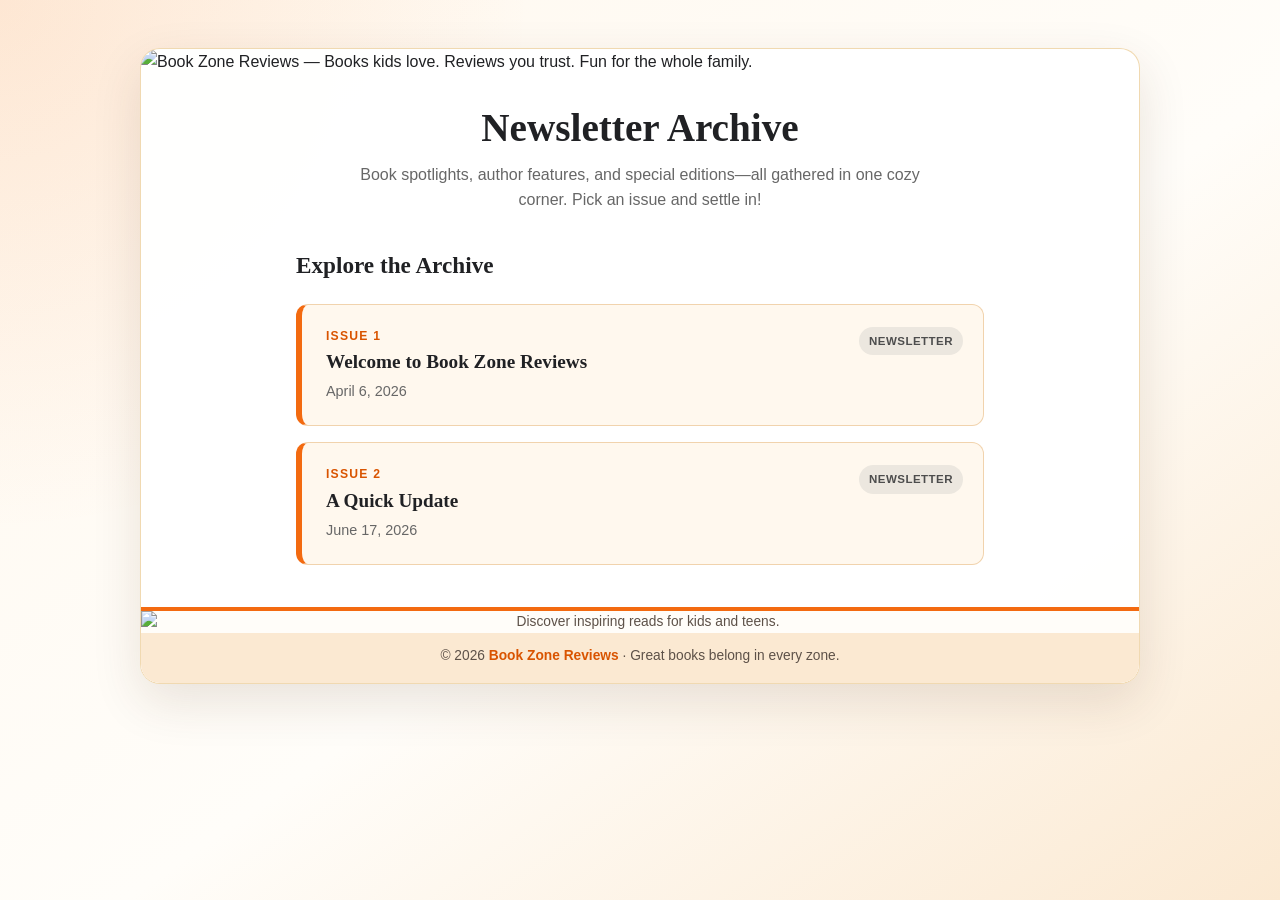
==== index.html @ 4bc3324f "Add first two Mailchimp newsletters to archive" ====
<!DOCTYPE html>
<html lang="en">
<head>
    <meta charset="UTF-8">
    <meta name="viewport" content="width=device-width, initial-scale=1.0">
    <meta name="description" content="Catch up on Book Zone Reviews book spotlights, author features, and newsletter editions.">
    <title>Book Zone Reviews | Newsletter Archive</title>

    <style>
        :root {
            --bzr-orange: #f36a10;
            --bzr-orange-dark: #d95400;
            --bzr-cream: #fff8ee;
            --bzr-cream-deep: #fbe9d2;
            --bzr-gold: #d89b33;
            --bzr-black: #202124;
            --bzr-gray: #676767;
            --bzr-white: #ffffff;
        }

        * {
            box-sizing: border-box;
        }

        body {
            margin: 0;
            min-height: 100vh;
            padding: 48px 20px;
            color: var(--bzr-black);
            background:
                radial-gradient(
                    circle at top left,
                    rgba(243, 106, 16, 0.12),
                    transparent 34%
                ),
                linear-gradient(
                    145deg,
                    var(--bzr-cream) 0%,
                    #fffdf9 55%,
                    var(--bzr-cream-deep) 100%
                );
            font-family: "Segoe UI", Arial, sans-serif;
            line-height: 1.6;
        }

        .archive-shell {
            width: min(1000px, 100%);
            margin: 0 auto;
            overflow: hidden;
            background: rgba(255, 255, 255, 0.96);
            border: 1px solid rgba(216, 155, 51, 0.38);
            border-radius: 20px;
            box-shadow: 0 18px 50px rgba(76, 43, 18, 0.12);
        }

        .brand-banner,
        .brand-footer {
            display: block;
            width: 100%;
            height: auto;
        }

        .archive-intro {
            padding: 30px 36px 8px;
            text-align: center;
        }

        .archive-intro h1 {
            margin: 0;
            color: var(--bzr-black);
            font-family: Georgia, "Times New Roman", serif;
            font-size: clamp(1.7rem, 5vw, 2.45rem);
            line-height: 1.15;
        }

        .subtitle {
            max-width: 590px;
            margin: 12px auto 0;
            color: var(--bzr-gray);
            font-size: 1rem;
        }

        .archive-content {
            width: min(760px, 100%);
            margin: 0 auto;
            padding: 26px 36px 42px;
        }

        .section-heading {
            margin: 0 0 20px;
            font-family: Georgia, "Times New Roman", serif;
            font-size: 1.45rem;
        }

        .archive-list {
            display: grid;
            gap: 16px;
            margin: 0;
            padding: 0;
            list-style: none;
        }

        .archive-card {
            position: relative;
            display: block;
            padding: 22px 92px 22px 24px;
            color: var(--bzr-black);
            background: var(--bzr-cream);
            border: 1px solid #f1d3ad;
            border-left: 6px solid var(--bzr-orange);
            border-radius: 12px;
            text-decoration: none;
            transition:
                transform 180ms ease,
                box-shadow 180ms ease,
                border-color 180ms ease;
        }

        .archive-card:hover,
        .archive-card:focus-visible {
            transform: translateY(-2px);
            border-color: var(--bzr-gold);
            box-shadow: 0 10px 24px rgba(111, 65, 27, 0.12);
            outline: none;
        }

        .issue-type {
            display: block;
            margin-bottom: 3px;
            color: var(--bzr-orange-dark);
            font-size: 0.76rem;
            font-weight: 800;
            letter-spacing: 0.1em;
            text-transform: uppercase;
        }

        .issue-title {
            display: block;
            font-family: Georgia, "Times New Roman", serif;
            font-size: 1.2rem;
            font-weight: 700;
            line-height: 1.35;
        }

        .issue-note {
            display: block;
            margin-top: 5px;
            color: var(--bzr-gray);
            font-size: 0.9rem;
        }

        .status {
            position: absolute;
            top: 22px;
            right: 20px;
            padding: 5px 10px;
            color: #633a00;
            background: #f8ddaa;
            border-radius: 999px;
            font-size: 0.72rem;
            font-weight: 800;
            letter-spacing: 0.04em;
            text-transform: uppercase;
        }

        .status.archive {
            color: #4d4d4d;
            background: #ece7df;
        }

        footer {
            color: #5d5148;
            background: #fffdf9;
            border-top: 4px solid var(--bzr-orange);
            text-align: center;
            font-size: 0.86rem;
        }

        .copyright {
            margin: 0;
            padding: 12px 20px 16px;
            background: var(--bzr-cream-deep);
        }

        .copyright strong {
            color: var(--bzr-orange-dark);
        }

        @media (max-width: 600px) {
            body {
                padding: 20px 12px;
            }

            .archive-intro {
                padding: 26px 20px 5px;
            }

            .archive-content {
                padding: 28px 20px 32px;
            }

            .archive-card {
                padding: 20px;
            }

            .status {
                position: static;
                display: inline-block;
                margin-top: 12px;
            }
        }
    </style>
</head>

<body>
    <main class="archive-shell">

        <header>
            <img
                class="brand-banner"
                src="https://bookzonereviews.deeswrites.com/wp-content/uploads/2026/08/banner-optimized-full-e1786125770229.webp"
                alt="Book Zone Reviews — Books kids love. Reviews you trust. Fun for the whole family."
            >
        </header>

        <div class="archive-intro">
            <h1>Newsletter Archive</h1>

            <p class="subtitle">
                Book spotlights, author features, and special editions—all
                gathered in one cozy corner. Pick an issue and settle in!
            </p>
        </div>

        <section
            class="archive-content"
            aria-labelledby="archive-heading"
        >
            <h2
                class="section-heading"
                id="archive-heading"
            >
                Explore the Archive
            </h2>

            <ul class="archive-list">

                <!-- ISSUE 1 -->
                <li>
                    <a
                        class="archive-card"
                        href="https://mailchi.mp/470bf3dc98b7/welcome-to-book-zone-reviews"
                        target="_blank"
                        rel="noopener noreferrer"
                    >
                        <span class="issue-type">
                            Issue 1
                        </span>

                        <span class="issue-title">
                            Welcome to Book Zone Reviews
                        </span>

                        <span class="issue-note">
                            April 6, 2026
                        </span>

                        <span class="status archive">
                            Newsletter
                        </span>
                    </a>
                </li>

                <!-- ISSUE 2 -->
                <li>
                    <a
                        class="archive-card"
                        href="https://mailchi.mp/7f383eb70646/welcome-to-book-zone-reviews"
                        target="_blank"
                        rel="noopener noreferrer"
                    >
                        <span class="issue-type">
                            Issue 2
                        </span>

                        <span class="issue-title">
                            A Quick Update
                        </span>

                        <span class="issue-note">
                            June 17, 2026
                        </span>

                        <span class="status archive">
                            Newsletter
                        </span>
                    </a>
                </li>

            </ul>
        </section>

        <footer>
            <img
                class="brand-footer"
                src="https://bookzonereviews.deeswrites.com/wp-content/uploads/2026/08/footer-optimized.webp"
                alt="Discover inspiring reads for kids and teens."
            >

            <p class="copyright">
                &copy; 2026
                <strong>Book Zone Reviews</strong>
                &middot; Great books belong in every zone.
            </p>
        </footer>

    </main>
</body>
</html>
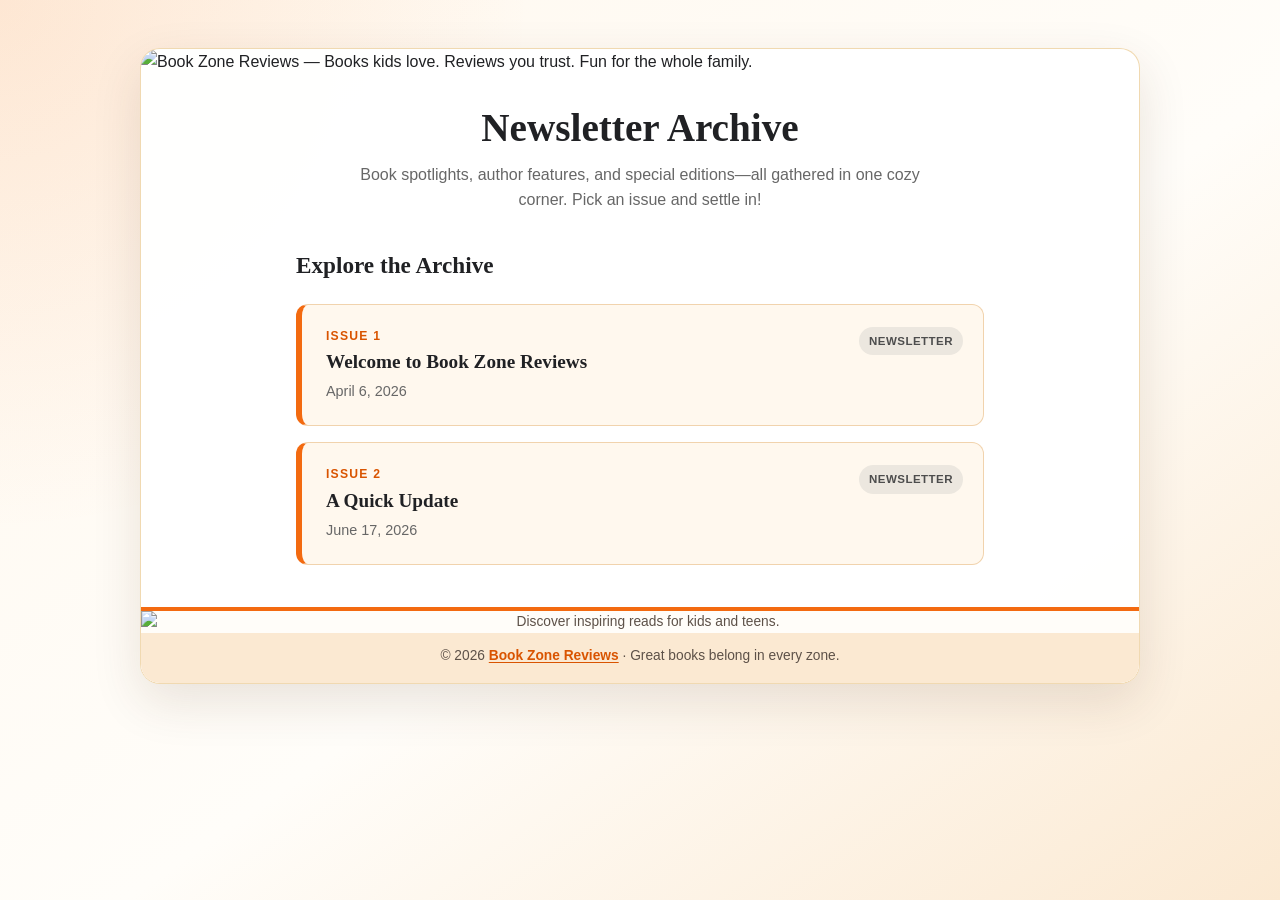
==== commit 40f54ce4: "Add Book Zone Reviews footer link" ====
--- a/index.html
+++ b/index.html
@@ -186,6 +186,12 @@
             color: var(--bzr-orange-dark);
         }
 
+        .copyright a {
+            color: inherit;
+            text-decoration: underline;
+            text-underline-offset: 2px;
+        }
+
         @media (max-width: 600px) {
             body {
                 padding: 20px 12px;
@@ -309,7 +315,7 @@
 
             <p class="copyright">
                 &copy; 2026
-                <strong>Book Zone Reviews</strong>
+                <strong><a href="https://bookzonereviews.deeswrites.com">Book Zone Reviews</a></strong>
                 &middot; Great books belong in every zone.
             </p>
         </footer>
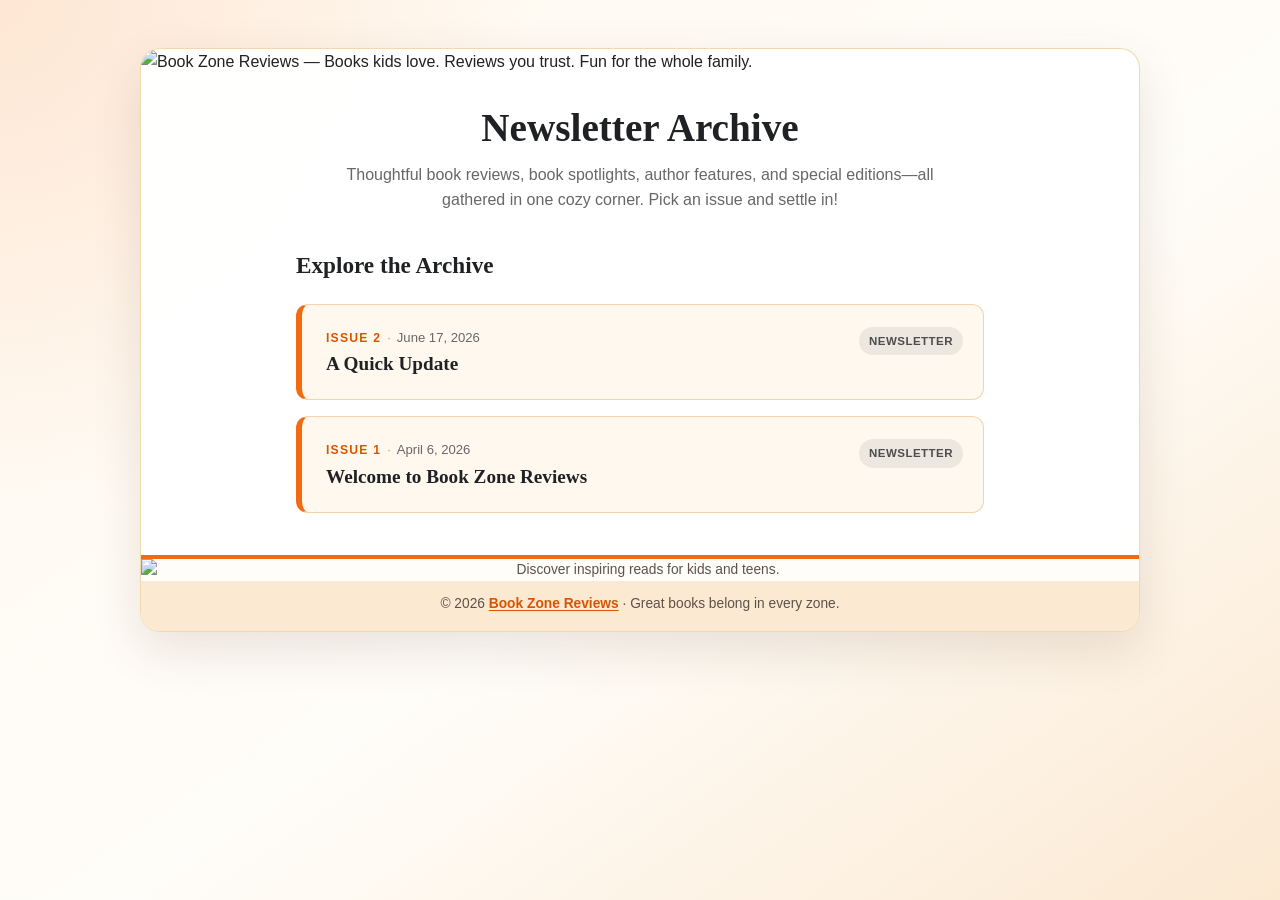
==== commit bc2ffc57: "Compact archive issue details" ====
--- a/index.html
+++ b/index.html
@@ -3,7 +3,7 @@
 <head>
     <meta charset="UTF-8">
     <meta name="viewport" content="width=device-width, initial-scale=1.0">
-    <meta name="description" content="Catch up on Book Zone Reviews book spotlights, author features, and newsletter editions.">
+    <meta name="description" content="Catch up on Book Zone Reviews book reviews, book spotlights, author features, and newsletter editions.">
     <title>Book Zone Reviews | Newsletter Archive</title>
 
     <style>
@@ -124,9 +124,15 @@
             outline: none;
         }
 
+        .issue-meta {
+            display: flex;
+            flex-wrap: wrap;
+            align-items: baseline;
+            gap: 6px;
+            margin-bottom: 3px;
+        }
+
         .issue-type {
-            display: block;
-            margin-bottom: 3px;
             color: var(--bzr-orange-dark);
             font-size: 0.76rem;
             font-weight: 800;
@@ -143,10 +149,14 @@
         }
 
         .issue-note {
-            display: block;
-            margin-top: 5px;
             color: var(--bzr-gray);
-            font-size: 0.9rem;
+            font-size: 0.82rem;
+        }
+
+        .issue-note::before {
+            content: "\00b7";
+            margin-right: 6px;
+            color: var(--bzr-gold);
         }
 
         .status {
@@ -233,8 +243,9 @@
             <h1>Newsletter Archive</h1>
 
             <p class="subtitle">
-                Book spotlights, author features, and special editions—all
-                gathered in one cozy corner. Pick an issue and settle in!
+                Thoughtful book reviews, book spotlights, author features, and
+                special editions—all gathered in one cozy corner. Pick an issue
+                and settle in!
             </p>
         </div>
 
@@ -251,6 +262,29 @@
 
             <ul class="archive-list">
 
+                <!-- ISSUE 2 -->
+                <li>
+                    <a
+                        class="archive-card"
+                        href="https://mailchi.mp/7f383eb70646/welcome-to-book-zone-reviews"
+                        target="_blank"
+                        rel="noopener noreferrer"
+                    >
+                        <span class="issue-meta">
+                            <span class="issue-type">Issue 2</span>
+                            <span class="issue-note">June 17, 2026</span>
+                        </span>
+
+                        <span class="issue-title">
+                            A Quick Update
+                        </span>
+
+                        <span class="status archive">
+                            Newsletter
+                        </span>
+                    </a>
+                </li>
+
                 <!-- ISSUE 1 -->
                 <li>
                     <a
@@ -259,42 +293,13 @@
                         target="_blank"
                         rel="noopener noreferrer"
                     >
-                        <span class="issue-type">
-                            Issue 1
+                        <span class="issue-meta">
+                            <span class="issue-type">Issue 1</span>
+                            <span class="issue-note">April 6, 2026</span>
                         </span>
 
                         <span class="issue-title">
                             Welcome to Book Zone Reviews
-                        </span>
-
-                        <span class="issue-note">
-                            April 6, 2026
-                        </span>
-
-                        <span class="status archive">
-                            Newsletter
-                        </span>
-                    </a>
-                </li>
-
-                <!-- ISSUE 2 -->
-                <li>
-                    <a
-                        class="archive-card"
-                        href="https://mailchi.mp/7f383eb70646/welcome-to-book-zone-reviews"
-                        target="_blank"
-                        rel="noopener noreferrer"
-                    >
-                        <span class="issue-type">
-                            Issue 2
-                        </span>
-
-                        <span class="issue-title">
-                            A Quick Update
-                        </span>
-
-                        <span class="issue-note">
-                            June 17, 2026
                         </span>
 
                         <span class="status archive">
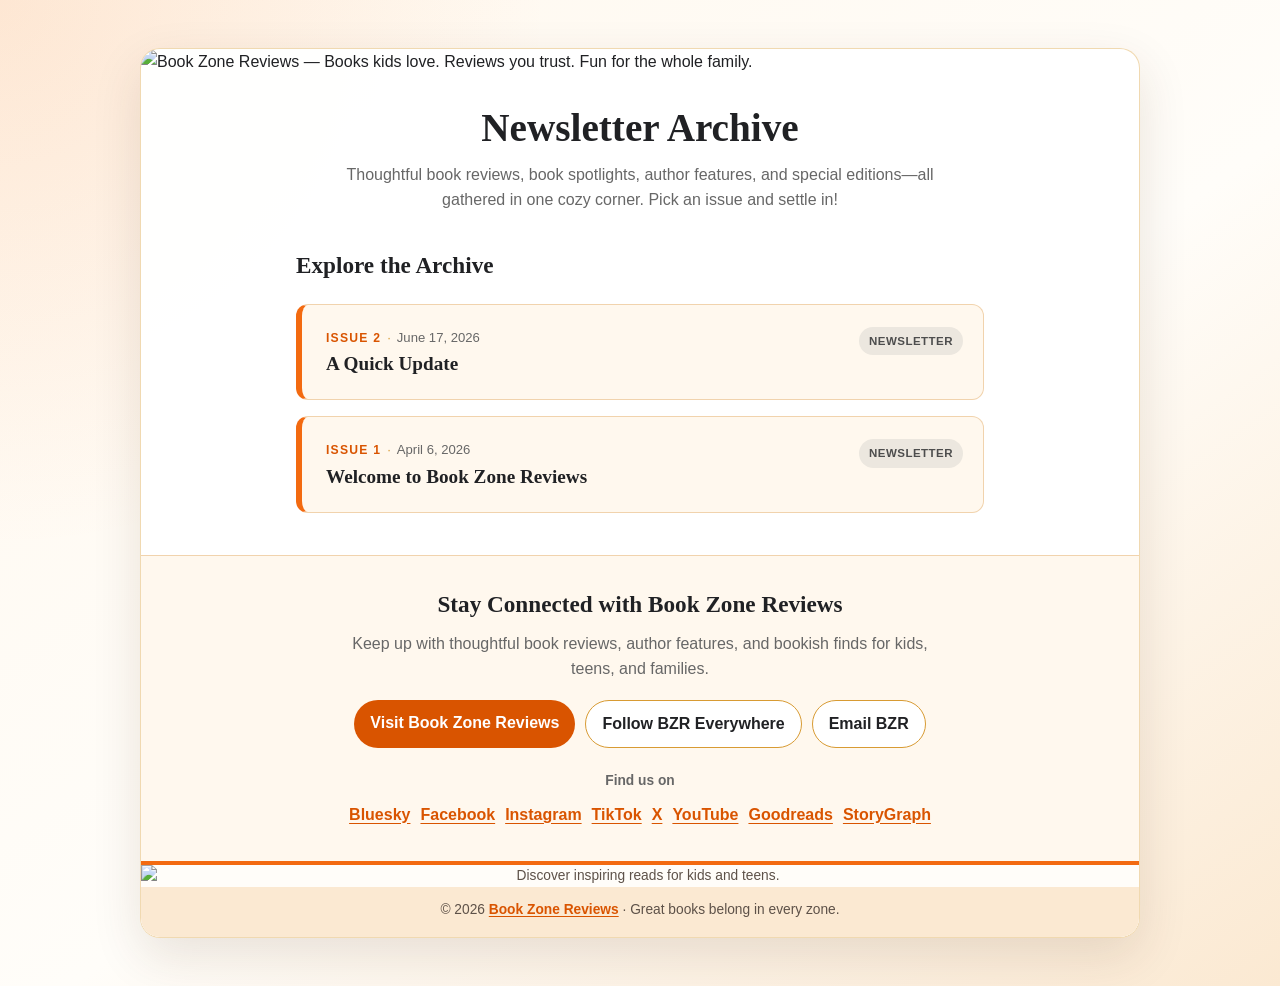
==== commit 16604cb0: "Add BZR social and contact links to archive" ====
--- a/index.html
+++ b/index.html
@@ -178,6 +178,69 @@
             background: #ece7df;
         }
 
+
+        .connect-section {
+            padding: 30px 28px 34px;
+            background: var(--bzr-cream);
+            border-top: 1px solid #f1d3ad;
+            text-align: center;
+        }
+
+        .connect-section h2 {
+            margin: 0 0 8px;
+            font-family: Georgia, "Times New Roman", serif;
+            font-size: 1.45rem;
+        }
+
+        .connect-section p {
+            max-width: 620px;
+            margin: 0 auto 18px;
+            color: var(--bzr-gray);
+        }
+
+        .connect-buttons,
+        .social-links {
+            display: flex;
+            flex-wrap: wrap;
+            justify-content: center;
+            gap: 10px;
+        }
+
+        .connect-button {
+            display: inline-block;
+            padding: 10px 16px;
+            color: var(--bzr-white);
+            background: var(--bzr-orange-dark);
+            border-radius: 999px;
+            font-weight: 700;
+            text-decoration: none;
+        }
+
+        .connect-button.secondary {
+            color: var(--bzr-black);
+            background: var(--bzr-white);
+            border: 1px solid var(--bzr-gold);
+        }
+
+        .connect-button:hover,
+        .connect-button:focus-visible {
+            box-shadow: 0 6px 16px rgba(111, 65, 27, 0.16);
+            transform: translateY(-1px);
+        }
+
+        .social-label {
+            margin-top: 22px !important;
+            margin-bottom: 10px !important;
+            font-size: 0.86rem;
+            font-weight: 700;
+        }
+
+        .social-links a {
+            color: var(--bzr-orange-dark);
+            font-weight: 700;
+            text-underline-offset: 3px;
+        }
+
         footer {
             color: #5d5148;
             background: #fffdf9;
@@ -311,6 +374,39 @@
             </ul>
         </section>
 
+
+        <section class="connect-section" aria-labelledby="connect-heading">
+            <h2 id="connect-heading">Stay Connected with Book Zone Reviews</h2>
+            <p>
+                Keep up with thoughtful book reviews, author features, and
+                bookish finds for kids, teens, and families.
+            </p>
+
+            <div class="connect-buttons">
+                <a class="connect-button" href="https://bookzonereviews.deeswrites.com/">
+                    Visit Book Zone Reviews
+                </a>
+                <a class="connect-button secondary" href="https://linktr.ee/deestafford">
+                    Follow BZR Everywhere
+                </a>
+                <a class="connect-button secondary" href="mailto:bookzonereviews@gmail.com">
+                    Email BZR
+                </a>
+            </div>
+
+            <p class="social-label">Find us on</p>
+            <nav class="social-links" aria-label="Book Zone Reviews social media">
+                <a href="https://bsky.app/profile/bookzonereviews.bsky.social">Bluesky</a>
+                <a href="https://www.facebook.com/bookzonereviews">Facebook</a>
+                <a href="https://www.instagram.com/bookzonereviews">Instagram</a>
+                <a href="https://www.tiktok.com/@bookzonereviews">TikTok</a>
+                <a href="https://x.com/bookzonereviews">X</a>
+                <a href="https://www.youtube.com/@bookzonereviews1128">YouTube</a>
+                <a href="https://www.goodreads.com/user/show/173976664-book-zone-reviews">Goodreads</a>
+                <a href="https://app.thestorygraph.com/profile/bookzonereviews">StoryGraph</a>
+            </nav>
+        </section>
+
         <footer>
             <img
                 class="brand-footer"
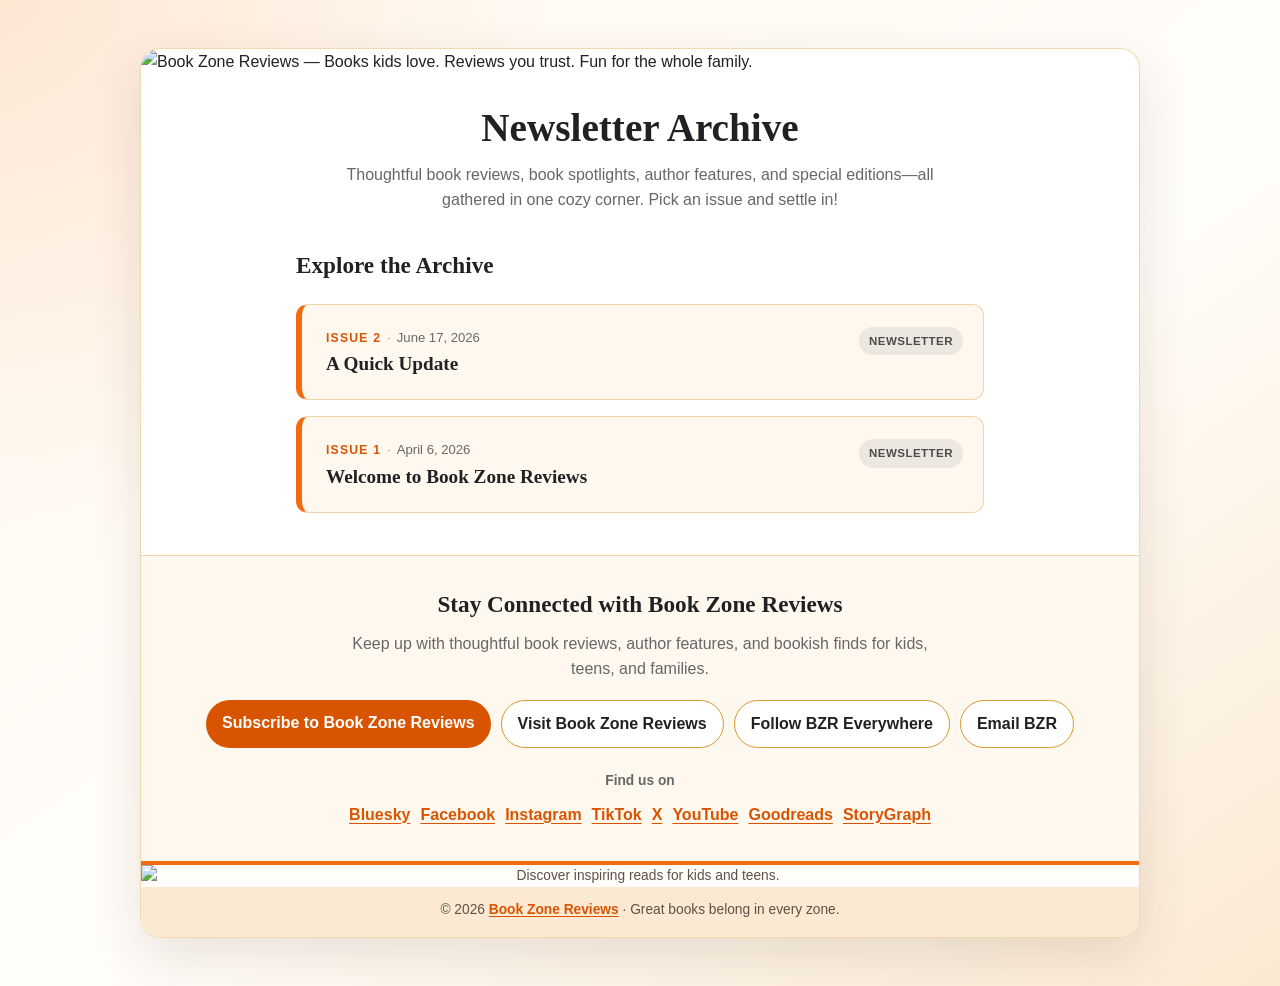
==== commit cf451c96: "Add WordPress subscription link to BZR archive" ====
--- a/index.html
+++ b/index.html
@@ -383,7 +383,10 @@
             </p>
 
             <div class="connect-buttons">
-                <a class="connect-button" href="https://bookzonereviews.deeswrites.com/">
+                <a class="connect-button" href="https://bookzonereviews.deeswrites.com/subscribe/">
+                    Subscribe to Book Zone Reviews
+                </a>
+                <a class="connect-button secondary" href="https://bookzonereviews.deeswrites.com/">
                     Visit Book Zone Reviews
                 </a>
                 <a class="connect-button secondary" href="https://linktr.ee/deestafford">
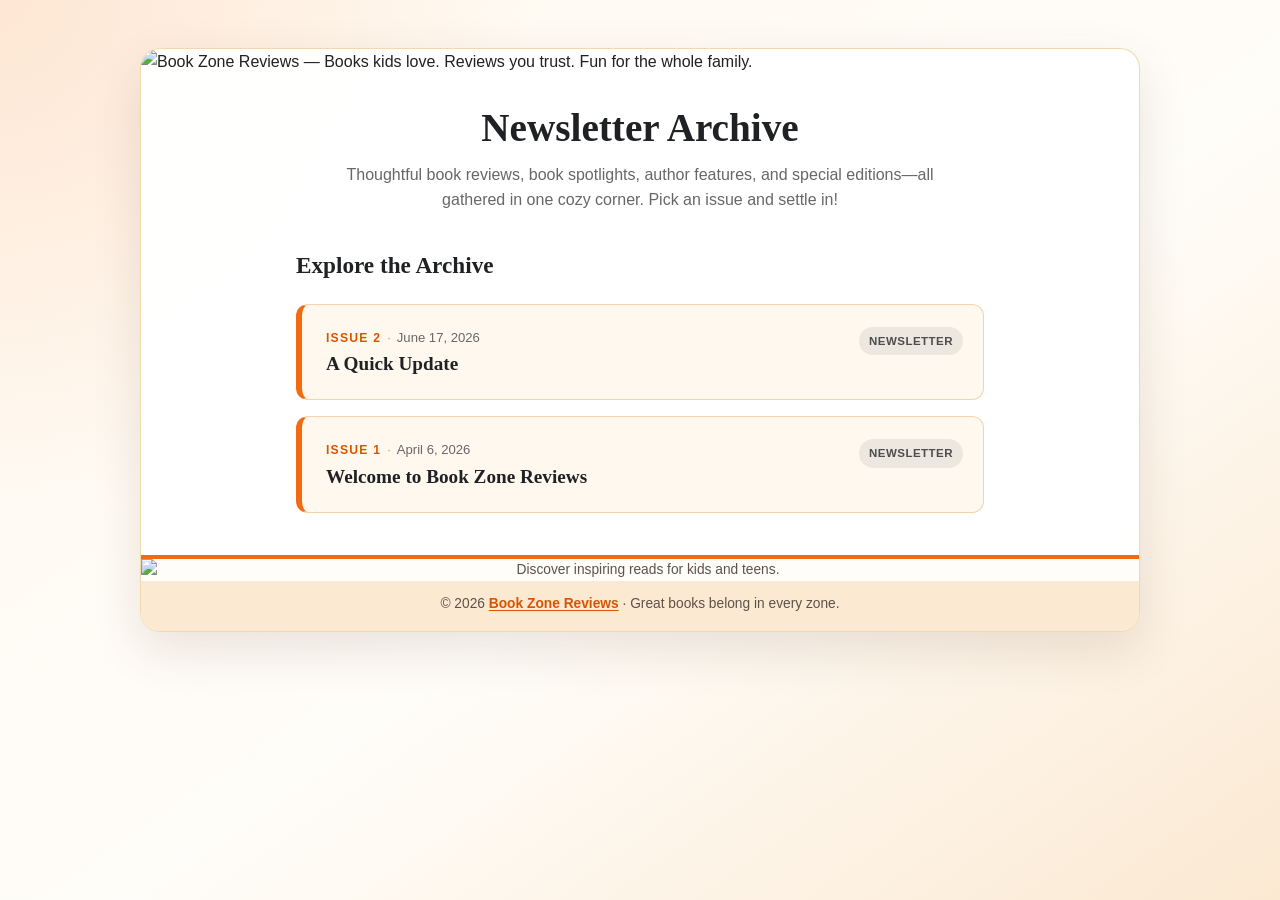
==== commit 971fc3a1: "Point archive cards to hosted BZR issues" ====
--- a/index.html
+++ b/index.html
@@ -178,69 +178,6 @@
             background: #ece7df;
         }
 
-
-        .connect-section {
-            padding: 30px 28px 34px;
-            background: var(--bzr-cream);
-            border-top: 1px solid #f1d3ad;
-            text-align: center;
-        }
-
-        .connect-section h2 {
-            margin: 0 0 8px;
-            font-family: Georgia, "Times New Roman", serif;
-            font-size: 1.45rem;
-        }
-
-        .connect-section p {
-            max-width: 620px;
-            margin: 0 auto 18px;
-            color: var(--bzr-gray);
-        }
-
-        .connect-buttons,
-        .social-links {
-            display: flex;
-            flex-wrap: wrap;
-            justify-content: center;
-            gap: 10px;
-        }
-
-        .connect-button {
-            display: inline-block;
-            padding: 10px 16px;
-            color: var(--bzr-white);
-            background: var(--bzr-orange-dark);
-            border-radius: 999px;
-            font-weight: 700;
-            text-decoration: none;
-        }
-
-        .connect-button.secondary {
-            color: var(--bzr-black);
-            background: var(--bzr-white);
-            border: 1px solid var(--bzr-gold);
-        }
-
-        .connect-button:hover,
-        .connect-button:focus-visible {
-            box-shadow: 0 6px 16px rgba(111, 65, 27, 0.16);
-            transform: translateY(-1px);
-        }
-
-        .social-label {
-            margin-top: 22px !important;
-            margin-bottom: 10px !important;
-            font-size: 0.86rem;
-            font-weight: 700;
-        }
-
-        .social-links a {
-            color: var(--bzr-orange-dark);
-            font-weight: 700;
-            text-underline-offset: 3px;
-        }
-
         footer {
             color: #5d5148;
             background: #fffdf9;
@@ -329,9 +266,7 @@
                 <li>
                     <a
                         class="archive-card"
-                        href="https://mailchi.mp/7f383eb70646/welcome-to-book-zone-reviews"
-                        target="_blank"
-                        rel="noopener noreferrer"
+                        href="issues/issue-02.html"
                     >
                         <span class="issue-meta">
                             <span class="issue-type">Issue 2</span>
@@ -352,9 +287,7 @@
                 <li>
                     <a
                         class="archive-card"
-                        href="https://mailchi.mp/470bf3dc98b7/welcome-to-book-zone-reviews"
-                        target="_blank"
-                        rel="noopener noreferrer"
+                        href="issues/issue-01.html"
                     >
                         <span class="issue-meta">
                             <span class="issue-type">Issue 1</span>
@@ -372,42 +305,6 @@
                 </li>
 
             </ul>
-        </section>
-
-
-        <section class="connect-section" aria-labelledby="connect-heading">
-            <h2 id="connect-heading">Stay Connected with Book Zone Reviews</h2>
-            <p>
-                Keep up with thoughtful book reviews, author features, and
-                bookish finds for kids, teens, and families.
-            </p>
-
-            <div class="connect-buttons">
-                <a class="connect-button" href="https://bookzonereviews.deeswrites.com/subscribe/">
-                    Subscribe to Book Zone Reviews
-                </a>
-                <a class="connect-button secondary" href="https://bookzonereviews.deeswrites.com/">
-                    Visit Book Zone Reviews
-                </a>
-                <a class="connect-button secondary" href="https://linktr.ee/deestafford">
-                    Follow BZR Everywhere
-                </a>
-                <a class="connect-button secondary" href="mailto:bookzonereviews@gmail.com">
-                    Email BZR
-                </a>
-            </div>
-
-            <p class="social-label">Find us on</p>
-            <nav class="social-links" aria-label="Book Zone Reviews social media">
-                <a href="https://bsky.app/profile/bookzonereviews.bsky.social">Bluesky</a>
-                <a href="https://www.facebook.com/bookzonereviews">Facebook</a>
-                <a href="https://www.instagram.com/bookzonereviews">Instagram</a>
-                <a href="https://www.tiktok.com/@bookzonereviews">TikTok</a>
-                <a href="https://x.com/bookzonereviews">X</a>
-                <a href="https://www.youtube.com/@bookzonereviews1128">YouTube</a>
-                <a href="https://www.goodreads.com/user/show/173976664-book-zone-reviews">Goodreads</a>
-                <a href="https://app.thestorygraph.com/profile/bookzonereviews">StoryGraph</a>
-            </nav>
         </section>
 
         <footer>
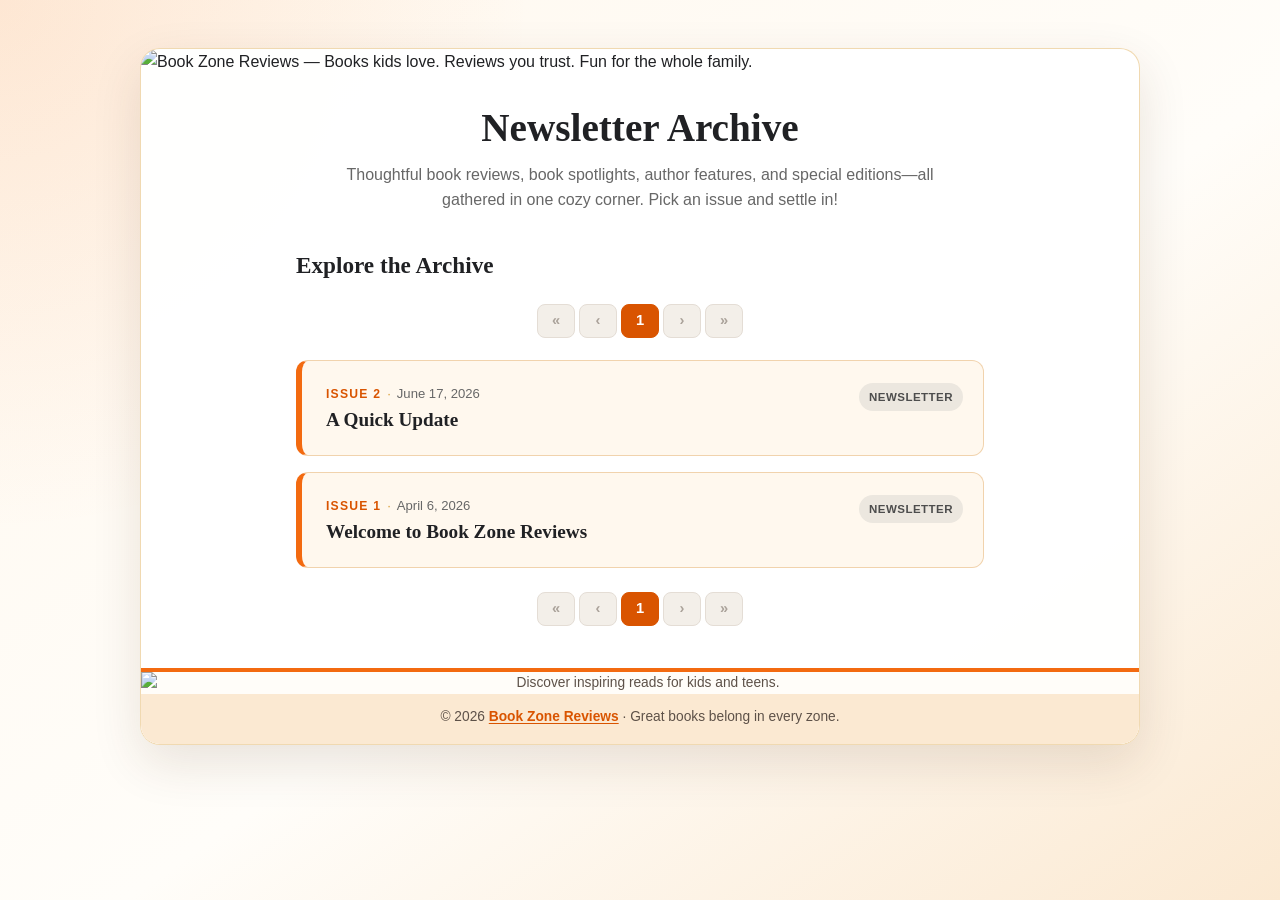
==== commit cd4e84f1: "Add archive page-number navigation" ====
--- a/index.html
+++ b/index.html
@@ -178,6 +178,58 @@
             background: #ece7df;
         }
 
+
+        .pagination {
+            display: flex;
+            flex-wrap: wrap;
+            justify-content: center;
+            align-items: center;
+            gap: 4px;
+            margin: 0 0 22px;
+        }
+
+        .pagination.bottom {
+            margin: 24px 0 0;
+        }
+
+        .page-link,
+        .page-current {
+            min-width: 38px;
+            padding: 7px 9px;
+            color: var(--bzr-orange-dark);
+            background: var(--bzr-white);
+            border: 1px solid #efc99d;
+            border-radius: 8px;
+            font: 700 0.92rem/1.2 "Segoe UI", Arial, sans-serif;
+            text-align: center;
+            text-decoration: none;
+        }
+
+        .page-link:hover,
+        .page-link:focus-visible {
+            color: var(--bzr-white);
+            background: var(--bzr-orange-dark);
+            outline: none;
+        }
+
+        .page-current {
+            color: var(--bzr-white);
+            background: var(--bzr-orange-dark);
+            border-color: var(--bzr-orange-dark);
+        }
+
+        .page-link[aria-disabled="true"] {
+            color: #aaa29a;
+            background: #f3efe9;
+            border-color: #e4ddd5;
+            cursor: default;
+            pointer-events: none;
+        }
+
+        .archive-card[hidden] {
+            display: none;
+        }
+
         footer {
             color: #5d5148;
             background: #fffdf9;
@@ -260,6 +312,8 @@
                 Explore the Archive
             </h2>
 
+            <nav class="pagination top" aria-label="Archive pages"></nav>
+
             <ul class="archive-list">
 
                 <!-- ISSUE 2 -->
@@ -305,6 +359,8 @@
                 </li>
 
             </ul>
+
+            <nav class="pagination bottom" aria-label="Archive pages"></nav>
         </section>
 
         <footer>
@@ -322,5 +378,63 @@
         </footer>
 
     </main>
+
+    <script>
+        (() => {
+            const issuesPerPage = 10;
+            const issues = [...document.querySelectorAll(".archive-list > li")];
+            const pageCount = Math.max(1, Math.ceil(issues.length / issuesPerPage));
+            const requestedPage = Number(new URLSearchParams(window.location.search).get("page")) || 1;
+            const currentPage = Math.min(Math.max(requestedPage, 1), pageCount);
+
+            const pageUrl = page => page === 1 ? "index.html" : `index.html?page=${page}`;
+
+            const renderPagination = nav => {
+                const control = (label, page, disabled, ariaLabel) => {
+                    const link = document.createElement("a");
+                    link.className = "page-link";
+                    link.textContent = label;
+                    link.href = disabled ? "#" : pageUrl(page);
+                    link.setAttribute("aria-label", ariaLabel);
+                    if (disabled) {
+                        link.setAttribute("aria-disabled", "true");
+                        link.tabIndex = -1;
+                    }
+                    return link;
+                };
+
+                nav.append(
+                    control("«", 1, currentPage === 1, "First archive page"),
+                    control("‹", currentPage - 1, currentPage === 1, "Previous archive page")
+                );
+
+                for (let page = 1; page <= pageCount; page += 1) {
+                    if (page === currentPage) {
+                        const current = document.createElement("span");
+                        current.className = "page-current";
+                        current.textContent = page;
+                        current.setAttribute("aria-current", "page");
+                        current.setAttribute("aria-label", `Archive page ${page}`);
+                        nav.append(current);
+                    } else {
+                        nav.append(control(String(page), page, false, `Archive page ${page}`));
+                    }
+                }
+
+                nav.append(
+                    control("›", currentPage + 1, currentPage === pageCount, "Next archive page"),
+                    control("»", pageCount, currentPage === pageCount, "Last archive page")
+                );
+            };
+
+            issues.forEach((issue, index) => {
+                issue.hidden = index < (currentPage - 1) * issuesPerPage ||
+                    index >= currentPage * issuesPerPage;
+            });
+
+            document.querySelectorAll(".pagination").forEach(renderPagination);
+        })();
+    </script>
+
 </body>
 </html>
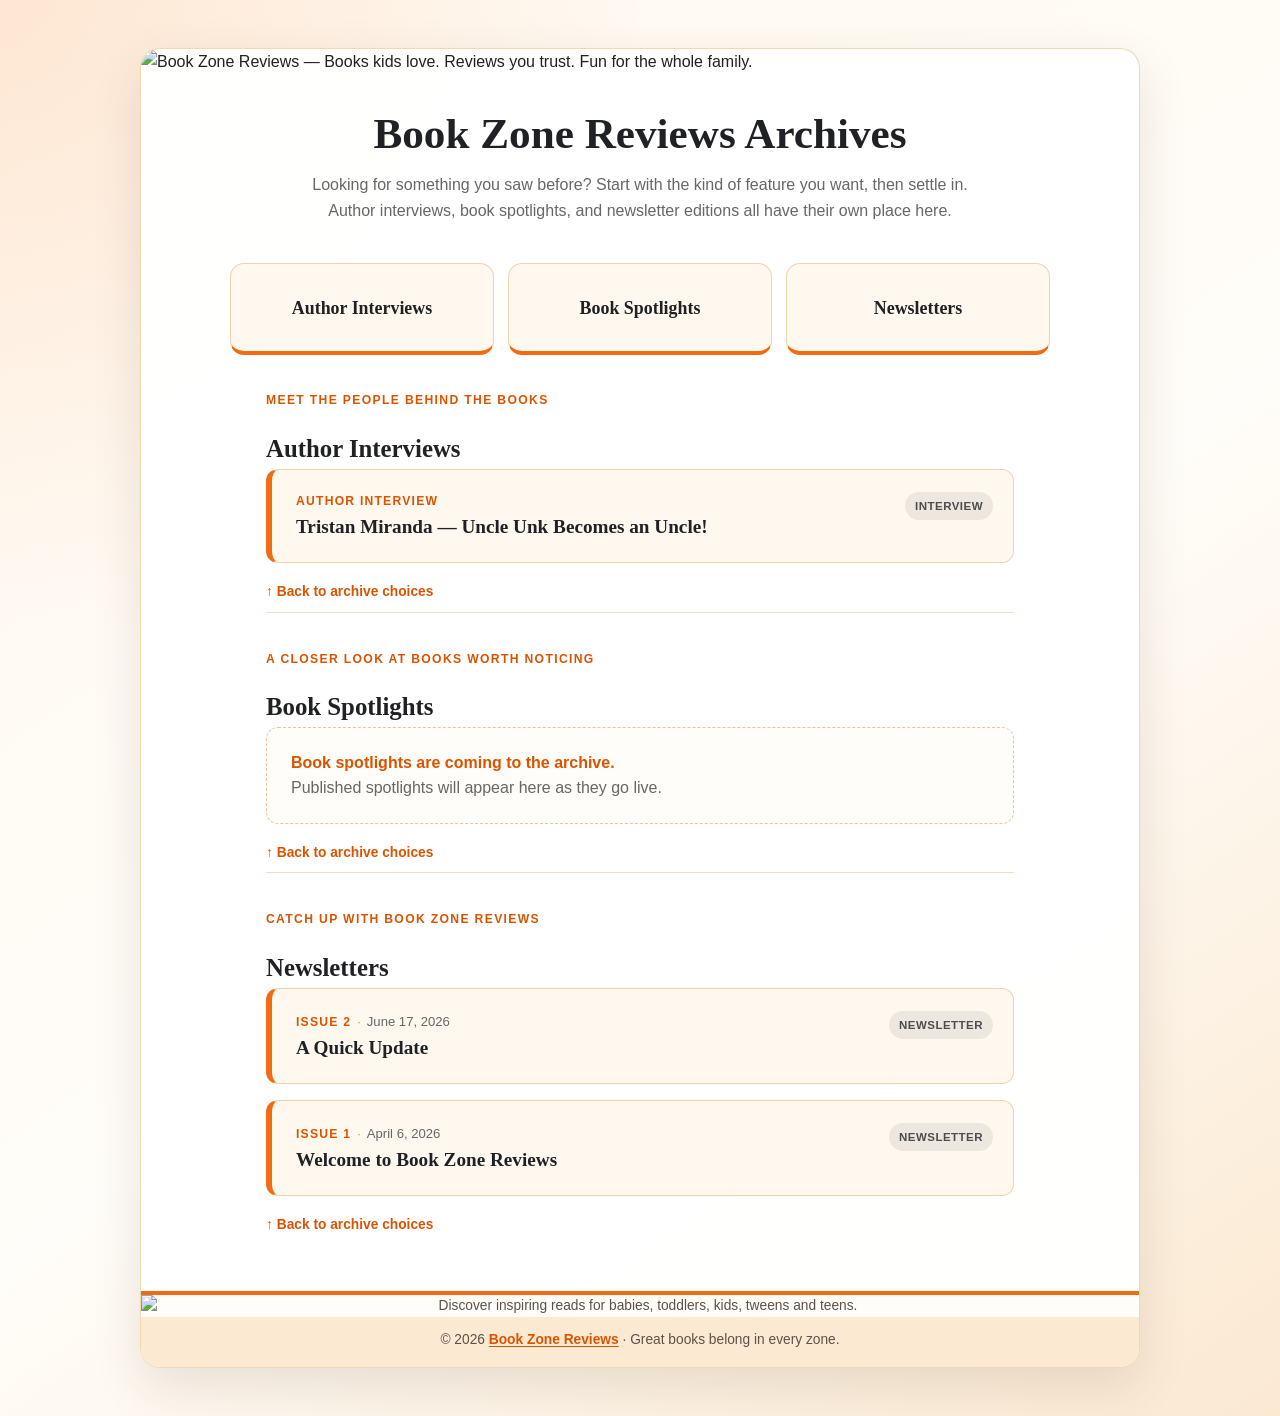
==== commit a6c10b13: "Update BZR index into multi-archive hub" ====
--- a/index.html
+++ b/index.html
@@ -3,8 +3,8 @@
 <head>
     <meta charset="UTF-8">
     <meta name="viewport" content="width=device-width, initial-scale=1.0">
-    <meta name="description" content="Catch up on Book Zone Reviews book reviews, book spotlights, author features, and newsletter editions.">
-    <title>Book Zone Reviews | Newsletter Archive</title>
+    <meta name="description" content="Explore the Book Zone Reviews archives for author interviews, book spotlights, and newsletter editions.">
+    <title>Book Zone Reviews | Archives</title>
 
     <style>
         :root {
@@ -22,23 +22,18 @@
             box-sizing: border-box;
         }
 
+        html {
+            scroll-behavior: smooth;
+        }
+
         body {
             margin: 0;
             min-height: 100vh;
             padding: 48px 20px;
             color: var(--bzr-black);
             background:
-                radial-gradient(
-                    circle at top left,
-                    rgba(243, 106, 16, 0.12),
-                    transparent 34%
-                ),
-                linear-gradient(
-                    145deg,
-                    var(--bzr-cream) 0%,
-                    #fffdf9 55%,
-                    var(--bzr-cream-deep) 100%
-                );
+                radial-gradient(circle at top left, rgba(243, 106, 16, 0.12), transparent 34%),
+                linear-gradient(145deg, var(--bzr-cream) 0%, #fffdf9 55%, var(--bzr-cream-deep) 100%);
             font-family: "Segoe UI", Arial, sans-serif;
             line-height: 1.6;
         }
@@ -61,7 +56,7 @@
         }
 
         .archive-intro {
-            padding: 30px 36px 8px;
+            padding: 34px 36px 14px;
             text-align: center;
         }
 
@@ -69,27 +64,82 @@
             margin: 0;
             color: var(--bzr-black);
             font-family: Georgia, "Times New Roman", serif;
-            font-size: clamp(1.7rem, 5vw, 2.45rem);
+            font-size: clamp(2rem, 5vw, 2.7rem);
             line-height: 1.15;
         }
 
         .subtitle {
-            max-width: 590px;
-            margin: 12px auto 0;
+            max-width: 690px;
+            margin: 14px auto 0;
             color: var(--bzr-gray);
             font-size: 1rem;
         }
 
+        .archive-nav {
+            display: grid;
+            grid-template-columns: repeat(3, 1fr);
+            gap: 14px;
+            width: min(820px, calc(100% - 48px));
+            margin: 26px auto 36px;
+        }
+
+        .archive-nav a {
+            display: flex;
+            min-height: 92px;
+            align-items: center;
+            justify-content: center;
+            padding: 18px;
+            color: var(--bzr-black);
+            background: var(--bzr-cream);
+            border: 1px solid #f1d3ad;
+            border-bottom: 4px solid var(--bzr-orange);
+            border-radius: 14px;
+            font-family: Georgia, "Times New Roman", serif;
+            font-size: 1.12rem;
+            font-weight: 700;
+            text-align: center;
+            text-decoration: none;
+            transition: transform 180ms ease, box-shadow 180ms ease, background 180ms ease;
+        }
+
+        .archive-nav a:hover,
+        .archive-nav a:focus-visible {
+            transform: translateY(-2px);
+            background: #fff3e4;
+            box-shadow: 0 10px 22px rgba(111, 65, 27, 0.12);
+            outline: none;
+        }
+
         .archive-content {
-            width: min(760px, 100%);
+            width: min(820px, 100%);
             margin: 0 auto;
-            padding: 26px 36px 42px;
+            padding: 0 36px 46px;
+        }
+
+        .archive-section {
+            padding: 34px 0 8px;
+            border-top: 1px solid #efddca;
+        }
+
+        .archive-section:first-child {
+            border-top: 0;
+            padding-top: 0;
         }
 
         .section-heading {
-            margin: 0 0 20px;
+            margin: 0;
+            color: var(--bzr-black);
             font-family: Georgia, "Times New Roman", serif;
-            font-size: 1.45rem;
+            font-size: 1.55rem;
+        }
+
+        .section-kicker {
+            margin: 3px 0 18px;
+            color: var(--bzr-orange-dark);
+            font-size: 0.76rem;
+            font-weight: 800;
+            letter-spacing: 0.11em;
+            text-transform: uppercase;
         }
 
         .archive-list {
@@ -103,17 +153,14 @@
         .archive-card {
             position: relative;
             display: block;
-            padding: 22px 92px 22px 24px;
+            padding: 22px 110px 22px 24px;
             color: var(--bzr-black);
             background: var(--bzr-cream);
             border: 1px solid #f1d3ad;
             border-left: 6px solid var(--bzr-orange);
             border-radius: 12px;
             text-decoration: none;
-            transition:
-                transform 180ms ease,
-                box-shadow 180ms ease,
-                border-color 180ms ease;
+            transition: transform 180ms ease, box-shadow 180ms ease, border-color 180ms ease;
         }
 
         .archive-card:hover,
@@ -124,7 +171,7 @@
             outline: none;
         }
 
-        .issue-meta {
+        .item-meta {
             display: flex;
             flex-wrap: wrap;
             align-items: baseline;
@@ -132,7 +179,7 @@
             margin-bottom: 3px;
         }
 
-        .issue-type {
+        .item-type {
             color: var(--bzr-orange-dark);
             font-size: 0.76rem;
             font-weight: 800;
@@ -140,7 +187,7 @@
             text-transform: uppercase;
         }
 
-        .issue-title {
+        .item-title {
             display: block;
             font-family: Georgia, "Times New Roman", serif;
             font-size: 1.2rem;
@@ -148,12 +195,12 @@
             line-height: 1.35;
         }
 
-        .issue-note {
+        .item-note {
             color: var(--bzr-gray);
             font-size: 0.82rem;
         }
 
-        .issue-note::before {
+        .item-note::before {
             content: "\00b7";
             margin-right: 6px;
             color: var(--bzr-gold);
@@ -164,8 +211,8 @@
             top: 22px;
             right: 20px;
             padding: 5px 10px;
-            color: #633a00;
-            background: #f8ddaa;
+            color: #4d4d4d;
+            background: #ece7df;
             border-radius: 999px;
             font-size: 0.72rem;
             font-weight: 800;
@@ -173,61 +220,25 @@
             text-transform: uppercase;
         }
 
-        .status.archive {
-            color: #4d4d4d;
-            background: #ece7df;
-        }
-
-
-        .pagination {
-            display: flex;
-            flex-wrap: wrap;
-            justify-content: center;
-            align-items: center;
-            gap: 4px;
-            margin: 0 0 22px;
-        }
-
-        .pagination.bottom {
-            margin: 24px 0 0;
-        }
-
-        .page-link,
-        .page-current {
-            min-width: 38px;
-            padding: 7px 9px;
+        .empty-state {
+            padding: 22px 24px;
+            color: var(--bzr-gray);
+            background: #fffdf9;
+            border: 1px dashed #e8c69f;
+            border-radius: 12px;
+        }
+
+        .empty-state strong {
             color: var(--bzr-orange-dark);
-            background: var(--bzr-white);
-            border: 1px solid #efc99d;
-            border-radius: 8px;
-            font: 700 0.92rem/1.2 "Segoe UI", Arial, sans-serif;
-            text-align: center;
+        }
+
+        .back-to-top {
+            display: inline-block;
+            margin-top: 18px;
+            color: var(--bzr-orange-dark);
+            font-size: 0.86rem;
+            font-weight: 700;
             text-decoration: none;
-        }
-
-        .page-link:hover,
-        .page-link:focus-visible {
-            color: var(--bzr-white);
-            background: var(--bzr-orange-dark);
-            outline: none;
-        }
-
-        .page-current {
-            color: var(--bzr-white);
-            background: var(--bzr-orange-dark);
-            border-color: var(--bzr-orange-dark);
-        }
-
-        .page-link[aria-disabled="true"] {
-            color: #aaa29a;
-            background: #f3efe9;
-            border-color: #e4ddd5;
-            cursor: default;
-            pointer-events: none;
-        }
-
-        .archive-card[hidden] {
-            display: none;
         }
 
         footer {
@@ -254,17 +265,27 @@
             text-underline-offset: 2px;
         }
 
-        @media (max-width: 600px) {
+        @media (max-width: 720px) {
             body {
                 padding: 20px 12px;
             }
 
             .archive-intro {
-                padding: 26px 20px 5px;
+                padding: 28px 20px 10px;
+            }
+
+            .archive-nav {
+                grid-template-columns: 1fr;
+                width: calc(100% - 40px);
+                margin-bottom: 28px;
+            }
+
+            .archive-nav a {
+                min-height: 70px;
             }
 
             .archive-content {
-                padding: 28px 20px 32px;
+                padding: 0 20px 34px;
             }
 
             .archive-card {
@@ -280,9 +301,8 @@
     </style>
 </head>
 
-<body>
+<body id="top">
     <main class="archive-shell">
-
         <header>
             <img
                 class="brand-banner"
@@ -292,82 +312,89 @@
         </header>
 
         <div class="archive-intro">
-            <h1>Newsletter Archive</h1>
-
+            <h1>Book Zone Reviews Archives</h1>
             <p class="subtitle">
-                Thoughtful book reviews, book spotlights, author features, and
-                special editions—all gathered in one cozy corner. Pick an issue
-                and settle in!
+                Looking for something you saw before? Start with the kind of feature you want,
+                then settle in. Author interviews, book spotlights, and newsletter editions all
+                have their own place here.
             </p>
         </div>
 
-        <section
-            class="archive-content"
-            aria-labelledby="archive-heading"
-        >
-            <h2
-                class="section-heading"
-                id="archive-heading"
-            >
-                Explore the Archive
-            </h2>
-
-            <nav class="pagination top" aria-label="Archive pages"></nav>
-
-            <ul class="archive-list">
-
-                <!-- ISSUE 2 -->
-                <li>
-                    <a
-                        class="archive-card"
-                        href="issues/issue-02.html"
-                    >
-                        <span class="issue-meta">
-                            <span class="issue-type">Issue 2</span>
-                            <span class="issue-note">June 17, 2026</span>
-                        </span>
-
-                        <span class="issue-title">
-                            A Quick Update
-                        </span>
-
-                        <span class="status archive">
-                            Newsletter
-                        </span>
-                    </a>
-                </li>
-
-                <!-- ISSUE 1 -->
-                <li>
-                    <a
-                        class="archive-card"
-                        href="issues/issue-01.html"
-                    >
-                        <span class="issue-meta">
-                            <span class="issue-type">Issue 1</span>
-                            <span class="issue-note">April 6, 2026</span>
-                        </span>
-
-                        <span class="issue-title">
-                            Welcome to Book Zone Reviews
-                        </span>
-
-                        <span class="status archive">
-                            Newsletter
-                        </span>
-                    </a>
-                </li>
-
-            </ul>
-
-            <nav class="pagination bottom" aria-label="Archive pages"></nav>
-        </section>
+        <nav class="archive-nav" aria-label="Archive categories">
+            <a href="#author-interviews">Author Interviews</a>
+            <a href="#book-spotlights">Book Spotlights</a>
+            <a href="#newsletters">Newsletters</a>
+        </nav>
+
+        <div class="archive-content">
+            <section class="archive-section" id="author-interviews" aria-labelledby="interviews-heading">
+                <p class="section-kicker">Meet the people behind the books</p>
+                <h2 class="section-heading" id="interviews-heading">Author Interviews</h2>
+
+                <ul class="archive-list">
+                    <li>
+                        <a class="archive-card" href="interviews/uncle-unk-tristan-miranda.html">
+                            <span class="item-meta">
+                                <span class="item-type">Author Interview</span>
+                            </span>
+                            <span class="item-title">Tristan Miranda — Uncle Unk Becomes an Uncle!</span>
+                            <span class="status">Interview</span>
+                        </a>
+                    </li>
+                </ul>
+
+                <a class="back-to-top" href="#top">↑ Back to archive choices</a>
+            </section>
+
+            <section class="archive-section" id="book-spotlights" aria-labelledby="spotlights-heading">
+                <p class="section-kicker">A closer look at books worth noticing</p>
+                <h2 class="section-heading" id="spotlights-heading">Book Spotlights</h2>
+
+                <div class="empty-state">
+                    <strong>Book spotlights are coming to the archive.</strong><br>
+                    Published spotlights will appear here as they go live.
+                </div>
+
+                <a class="back-to-top" href="#top">↑ Back to archive choices</a>
+            </section>
+
+            <section class="archive-section" id="newsletters" aria-labelledby="newsletters-heading">
+                <p class="section-kicker">Catch up with Book Zone Reviews</p>
+                <h2 class="section-heading" id="newsletters-heading">Newsletters</h2>
+
+                <ul class="archive-list">
+                    <li>
+                        <a class="archive-card" href="issues/issue-02.html">
+                            <span class="item-meta">
+                                <span class="item-type">Issue 2</span>
+                                <span class="item-note">June 17, 2026</span>
+                            </span>
+                            <span class="item-title">A Quick Update</span>
+                            <span class="status">Newsletter</span>
+                        </a>
+                    </li>
+
+                    <li>
+                        <a class="archive-card" href="issues/issue-01.html">
+                            <span class="item-meta">
+                                <span class="item-type">Issue 1</span>
+                                <span class="item-note">April 6, 2026</span>
+                            </span>
+                            <span class="item-title">Welcome to Book Zone Reviews</span>
+                            <span class="status">Newsletter</span>
+                        </a>
+                    </li>
+                </ul>
+
+                <a class="back-to-top" href="#top">↑ Back to archive choices</a>
+            </section>
+        </div>
 
         <footer>
             <img
                 class="brand-footer"
                 src="https://bookzonereviews.deeswrites.com/wp-content/uploads/2026/08/footer-optimized.webp"
-                alt="Discover inspiring reads for kids and teens."
+                alt="Discover inspiring reads for babies, toddlers, kids, tweens and teens."
             >
 
             <p class="copyright">
@@ -376,65 +403,6 @@
                 &middot; Great books belong in every zone.
             </p>
         </footer>
-
     </main>
-
-    <script>
-        (() => {
-            const issuesPerPage = 10;
-            const issues = [...document.querySelectorAll(".archive-list > li")];
-            const pageCount = Math.max(1, Math.ceil(issues.length / issuesPerPage));
-            const requestedPage = Number(new URLSearchParams(window.location.search).get("page")) || 1;
-            const currentPage = Math.min(Math.max(requestedPage, 1), pageCount);
-
-            const pageUrl = page => page === 1 ? "index.html" : `index.html?page=${page}`;
-
-            const renderPagination = nav => {
-                const control = (label, page, disabled, ariaLabel) => {
-                    const link = document.createElement("a");
-                    link.className = "page-link";
-                    link.textContent = label;
-                    link.href = disabled ? "#" : pageUrl(page);
-                    link.setAttribute("aria-label", ariaLabel);
-                    if (disabled) {
-                        link.setAttribute("aria-disabled", "true");
-                        link.tabIndex = -1;
-                    }
-                    return link;
-                };
-
-                nav.append(
-                    control("«", 1, currentPage === 1, "First archive page"),
-                    control("‹", currentPage - 1, currentPage === 1, "Previous archive page")
-                );
-
-                for (let page = 1; page <= pageCount; page += 1) {
-                    if (page === currentPage) {
-                        const current = document.createElement("span");
-                        current.className = "page-current";
-                        current.textContent = page;
-                        current.setAttribute("aria-current", "page");
-                        current.setAttribute("aria-label", `Archive page ${page}`);
-                        nav.append(current);
-                    } else {
-                        nav.append(control(String(page), page, false, `Archive page ${page}`));
-                    }
-                }
-
-                nav.append(
-                    control("›", currentPage + 1, currentPage === pageCount, "Next archive page"),
-                    control("»", pageCount, currentPage === pageCount, "Last archive page")
-                );
-            };
-
-            issues.forEach((issue, index) => {
-                issue.hidden = index < (currentPage - 1) * issuesPerPage ||
-                    index >= currentPage * issuesPerPage;
-            });
-
-            document.querySelectorAll(".pagination").forEach(renderPagination);
-        })();
-    </script>
-
 </body>
 </html>
